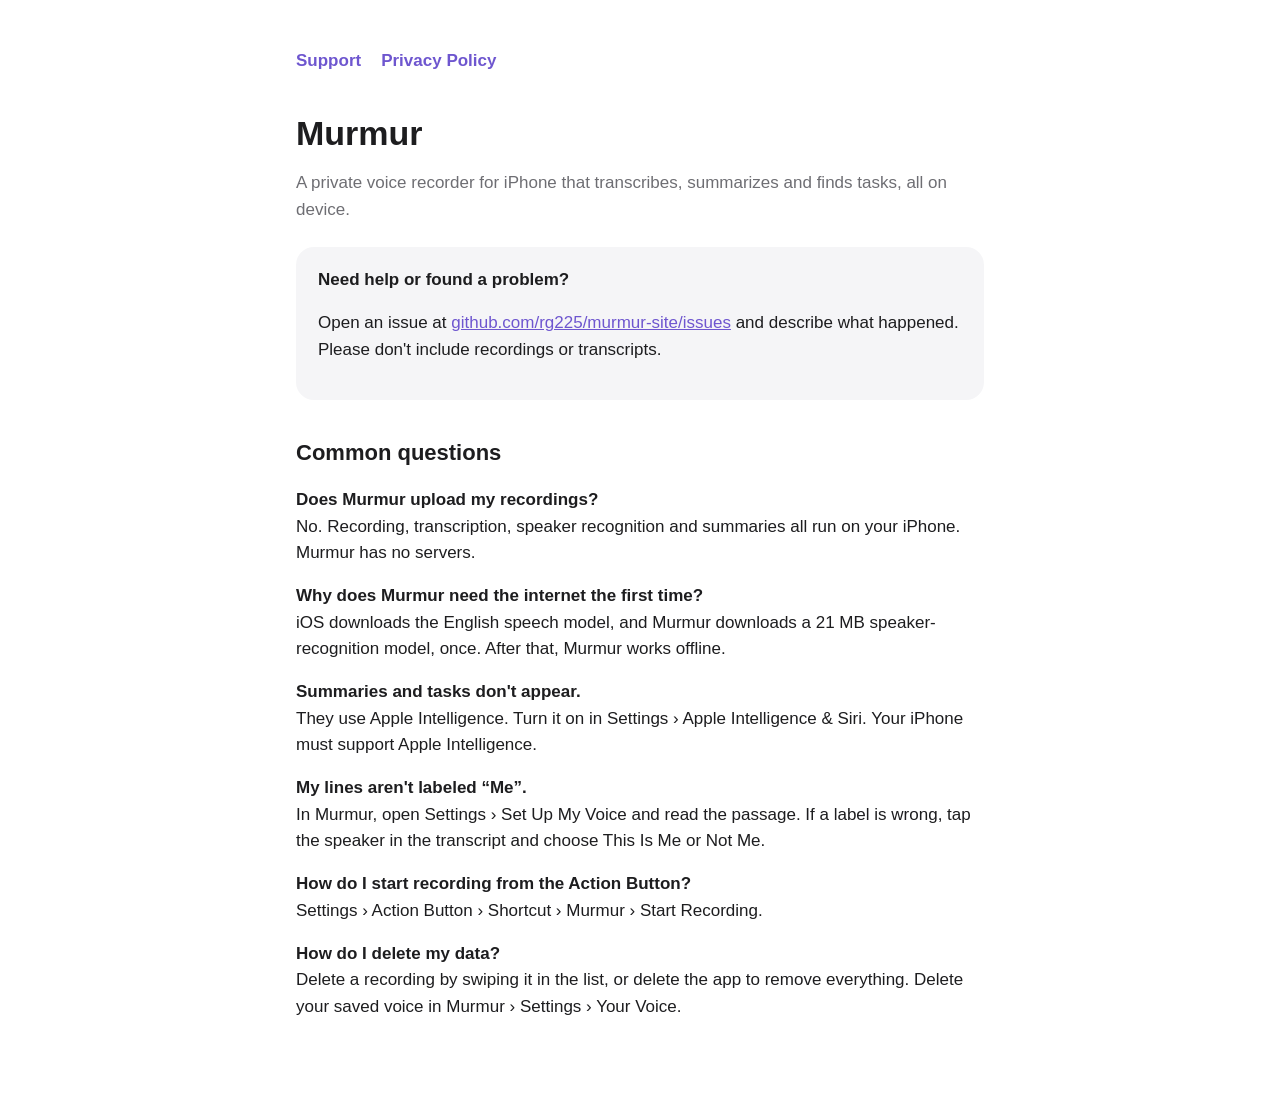
==== index.html @ 07a42d4d "Support page and privacy policy for Murmur Co-Authored-By: Claude Opus 5.5 <noreply@anthropic.com>" ====
<!doctype html>
<html lang="en">
<head>
<meta charset="utf-8">
<meta name="viewport" content="width=device-width, initial-scale=1">
<title>Murmur Support</title>
<link rel="stylesheet" href="style.css">
</head>
<body>
<main>
<nav><a href="./">Support</a><a href="privacy.html">Privacy Policy</a></nav>
<h1>Murmur</h1>
<p class="muted">A private voice recorder for iPhone that transcribes, summarizes and finds tasks, all on device.</p>

<div class="card">
<strong>Need help or found a problem?</strong>
<p>Open an issue at <a href="https://github.com/rg225/murmur-site/issues">github.com/rg225/murmur-site/issues</a> and describe what happened. Please don't include recordings or transcripts.</p>
</div>

<h2>Common questions</h2>
<p><strong>Does Murmur upload my recordings?</strong><br>No. Recording, transcription, speaker recognition and summaries all run on your iPhone. Murmur has no servers.</p>
<p><strong>Why does Murmur need the internet the first time?</strong><br>iOS downloads the English speech model, and Murmur downloads a 21 MB speaker-recognition model, once. After that, Murmur works offline.</p>
<p><strong>Summaries and tasks don't appear.</strong><br>They use Apple Intelligence. Turn it on in Settings › Apple Intelligence &amp; Siri. Your iPhone must support Apple Intelligence.</p>
<p><strong>My lines aren't labeled “Me”.</strong><br>In Murmur, open Settings › Set Up My Voice and read the passage. If a label is wrong, tap the speaker in the transcript and choose This Is Me or Not Me.</p>
<p><strong>How do I start recording from the Action Button?</strong><br>Settings › Action Button › Shortcut › Murmur › Start Recording.</p>
<p><strong>How do I delete my data?</strong><br>Delete a recording by swiping it in the list, or delete the app to remove everything. Delete your saved voice in Murmur › Settings › Your Voice.</p>
</main>
</body>
</html>
---- style.css ----
:root { --bg: #ffffff; --text: #1d1d1f; --muted: #6e6e73; --accent: #6e56cf; --card: #f5f5f7; }
@media (prefers-color-scheme: dark) { :root { --bg: #000000; --text: #f5f5f7; --muted: #a1a1a6; --accent: #9d8af2; --card: #1c1c1e; } }
* { box-sizing: border-box; }
body { margin: 0; background: var(--bg); color: var(--text); font: 17px/1.55 -apple-system, BlinkMacSystemFont, "SF Pro Text", "Helvetica Neue", sans-serif; }
main { max-width: 720px; margin: 0 auto; padding: 48px 16px 64px; }
h1 { font-size: 34px; line-height: 1.15; margin: 0 0 8px; }
h2 { font-size: 22px; margin: 36px 0 8px; }
p, li { color: var(--text); }
.muted { color: var(--muted); }
a { color: var(--accent); }
.card { background: var(--card); border-radius: 18px; padding: 20px 22px; margin: 24px 0; }
nav { display: flex; gap: 20px; margin-bottom: 40px; font-weight: 600; }
nav a { text-decoration: none; }
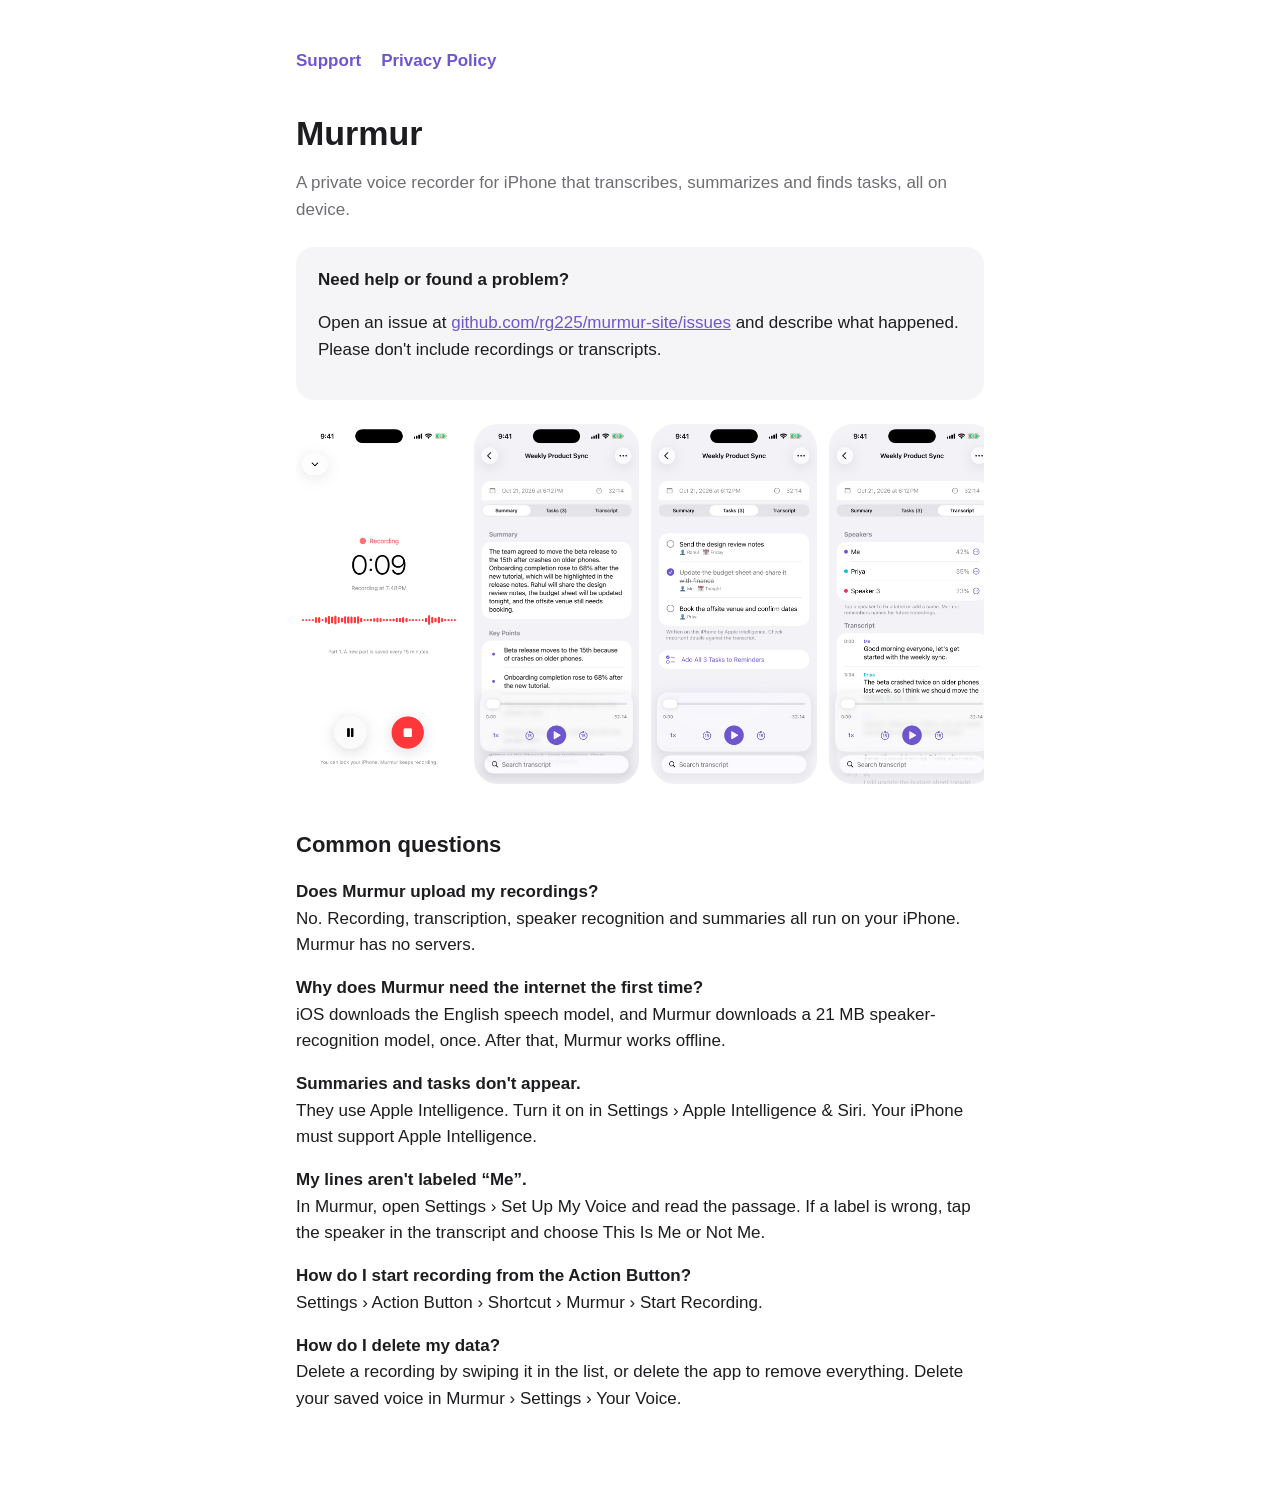
==== commit b8322d53: "Add app screenshots Co-Authored-By: Claude Opus 5.5 <noreply@anthropic.com>" ====
--- a/index.html
+++ b/index.html
@@ -17,6 +17,13 @@
 <p>Open an issue at <a href="https://github.com/rg225/murmur-site/issues">github.com/rg225/murmur-site/issues</a> and describe what happened. Please don't include recordings or transcripts.</p>
 </div>
 
+<div style="display:flex;gap:12px;overflow-x:auto;margin:24px 0;padding-bottom:8px">
+<img src="screenshots/1-record.png" alt="Recording screen" style="height:360px;border-radius:24px">
+<img src="screenshots/2-summary.png" alt="AI summary" style="height:360px;border-radius:24px">
+<img src="screenshots/3-tasks.png" alt="Tasks found in a recording" style="height:360px;border-radius:24px">
+<img src="screenshots/4-speakers.png" alt="Transcript with speakers" style="height:360px;border-radius:24px">
+</div>
+
 <h2>Common questions</h2>
 <p><strong>Does Murmur upload my recordings?</strong><br>No. Recording, transcription, speaker recognition and summaries all run on your iPhone. Murmur has no servers.</p>
 <p><strong>Why does Murmur need the internet the first time?</strong><br>iOS downloads the English speech model, and Murmur downloads a 21 MB speaker-recognition model, once. After that, Murmur works offline.</p>
